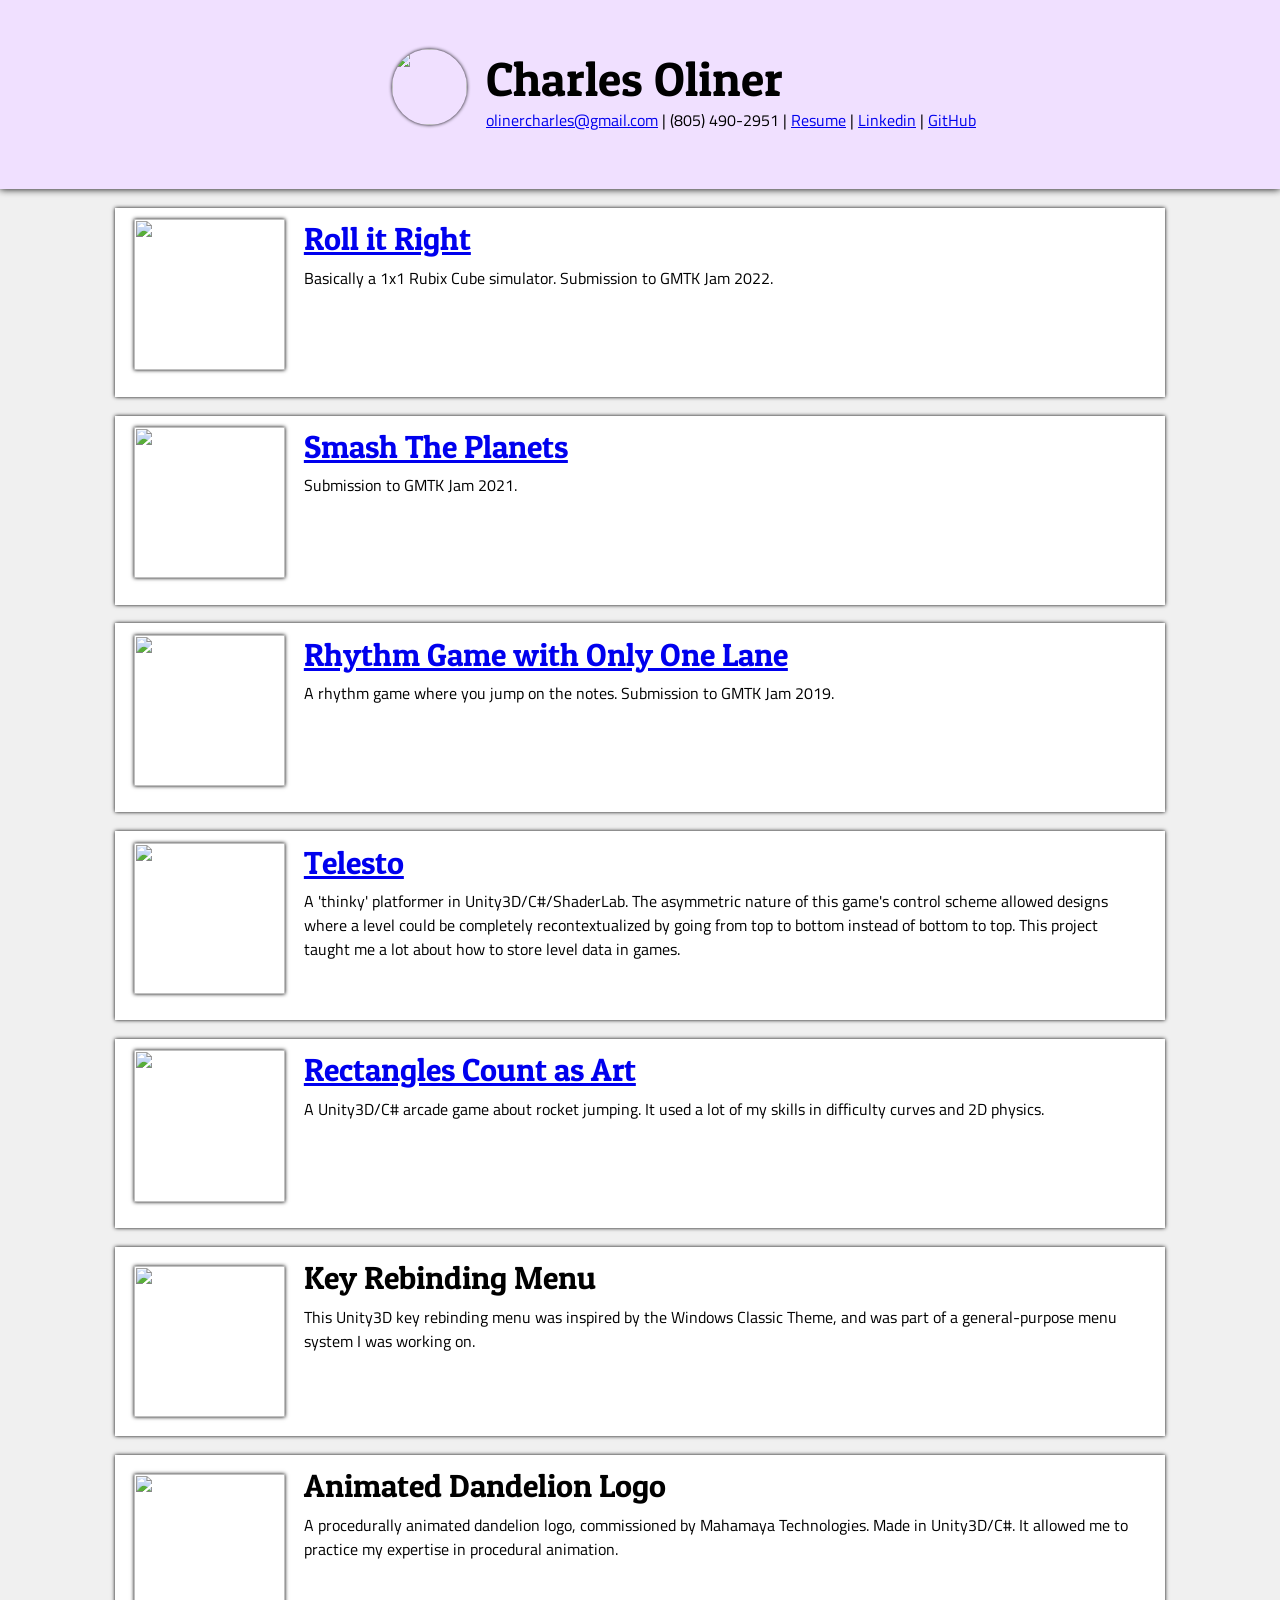
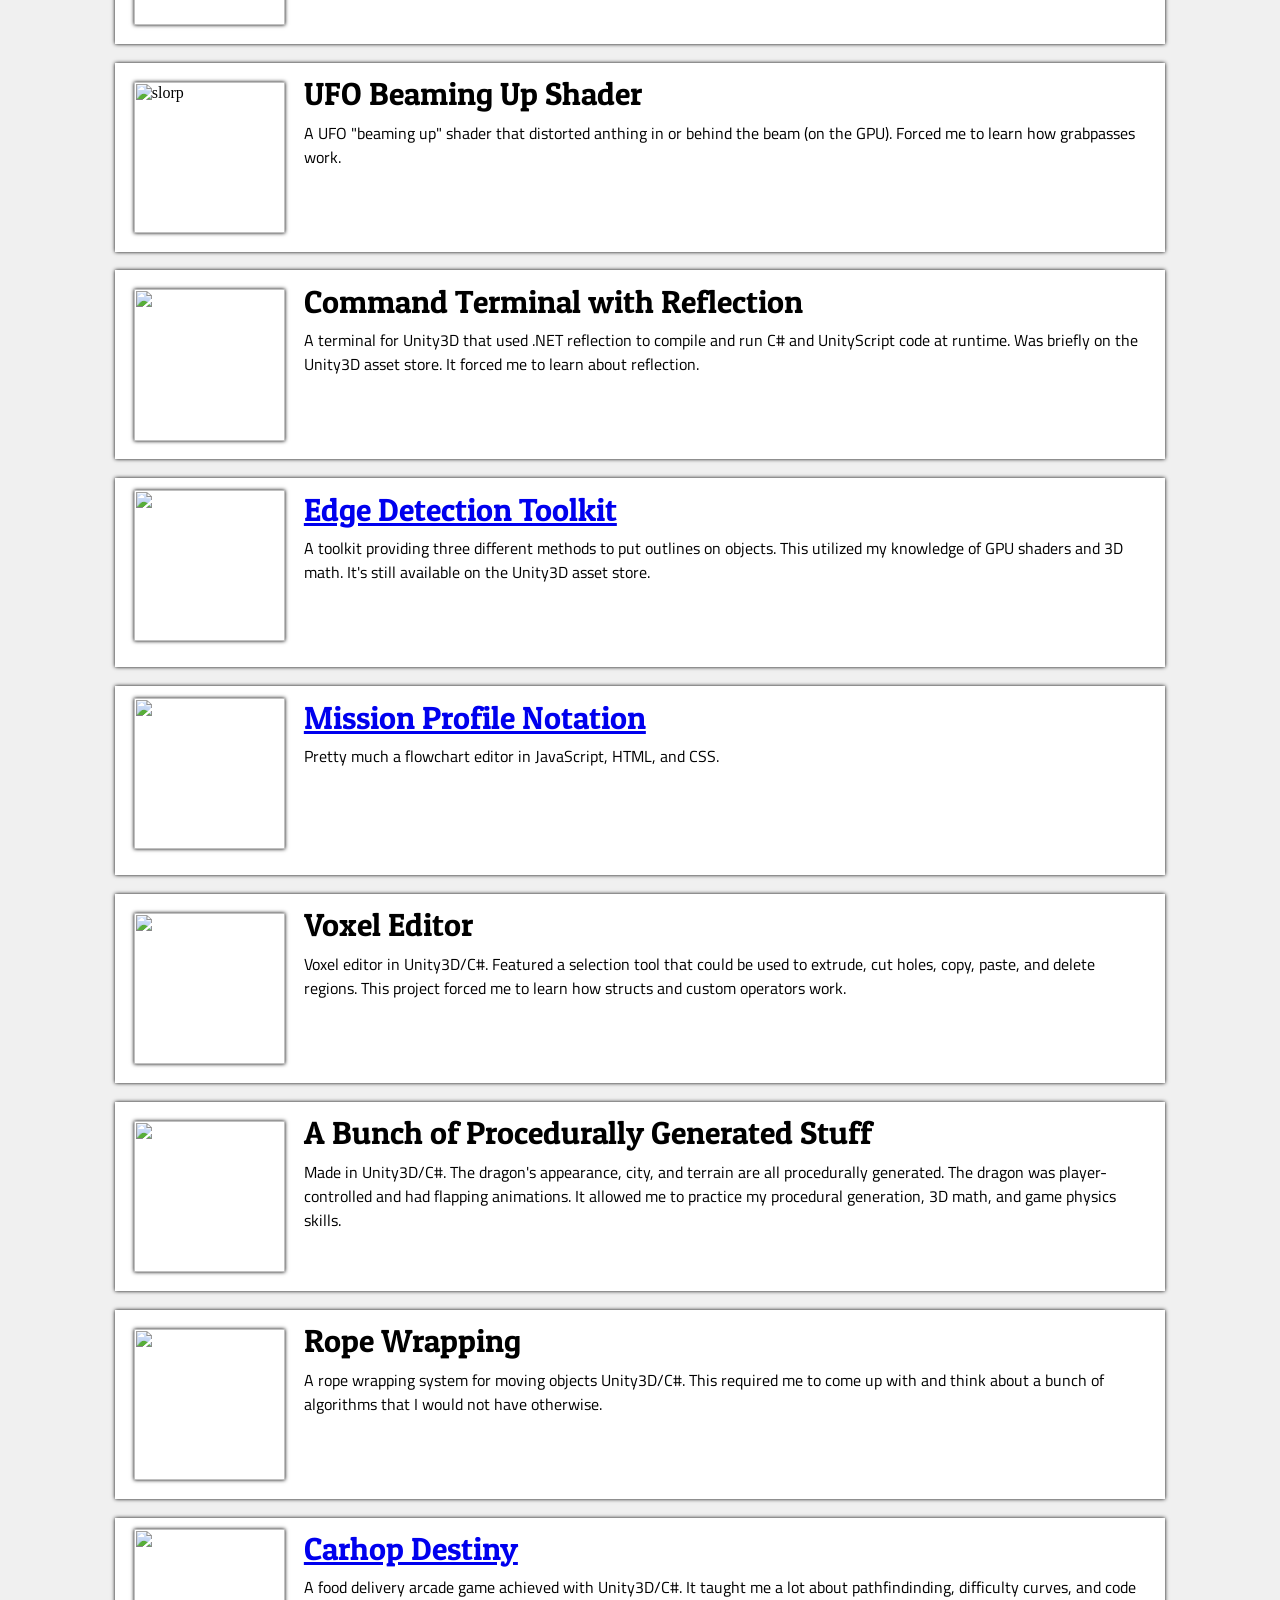
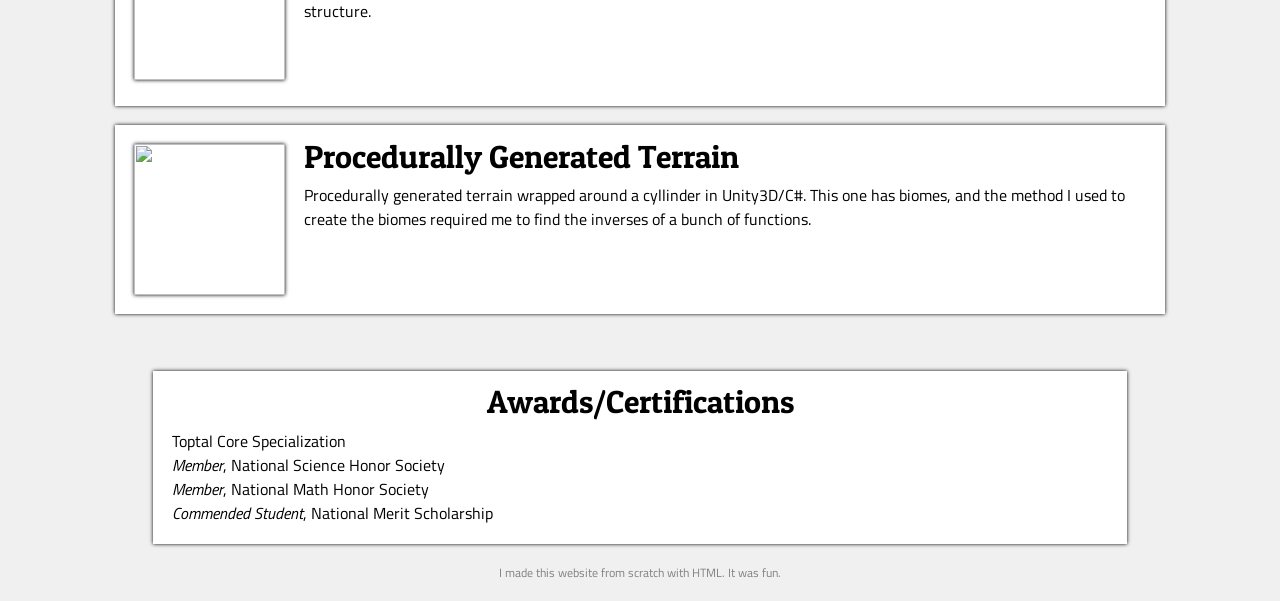
==== index.html @ fb871b45 "Update email address" ====
<!DOCTYPE html>
<html>

<head>
	<meta http-equiv="Content-Type" content="text/html; charset=UTF-8">
	<link href="https://fonts.googleapis.com/css?family=Patua+One|Titillium+Web" rel="stylesheet">
	<style>
		body {
			background-color: #f0f0f0;
			margin: 0;
			margin-bottom: 5mm;
		}

		.header {
			box-shadow: 0 0 2mm black;
			margin: 0;
			padding: 5mm;
			padding-bottom: 15mm;
			padding-top: 15mm;
			background-color: #f0e0ff;
			background-image: url('./website_files/outlinesLightened.png');
			background-repeat: no-repeat;
			background-size: cover;
			image-rendering: pixelated;
		}

		@media screen and (min-width: 30cm) {
			.projects {
				margin: auto;
				width: 85%;
			}

			.headerInterior {
				width: 70%;
				margin-left: 30%;
			}
		}

		.section {
			background-color: white;
			margin: 5mm;
			padding: 5mm;
			box-shadow: 0 0 1mm black;
			min-height: 40mm;
		}

		.face {
			width: 20mm;
			height: 20mm;
			border-radius: 16mm;
			float: left;
			margin-right: 5mm;
			box-shadow: 0 0 1mm black;
			object-fit: cover;
		}

		.sideImage {
			width: 40mm;
			height: 40mm;
			float: left;
			margin-right: 5mm;
			box-shadow: 0 0 1mm black;
			object-fit: cover;
		}

		p {
			font-family: 'Titillium Web', sans-serif;
			margin: 0mm;
			word-wrap: break-word;
		}

		.sectionHeader {
			font-size: 2em;
			font-family: 'Patua One', sans-serif;
			margin-bottom: 2mm;
			margin-top: -2mm;
		}
	</style>
</head>

<body>
	<div class="header">
		<div class="headerInterior">
			<img class="face" src="./website_files/face.png">
			<p class="sectionHeader" style="margin-bottom: 0;font-size: 3em;">Charles Oliner</p>
			<p><a href="mailto:olinercharles@gmail.com">olinercharles@gmail.com</a> | (805) 490-2951 |
				<a href="resume.docx">Resume</a> | <a href="https://www.linkedin.com/in/charlesoliner/">Linkedin</a> |
				<a href="https://github.com/ThunderousEcho">GitHub</a></p>
		</div>
	</div>
	<div class="projects">
		<div class="section">
			<img class="sideImage" src="./website_files/rollItRight.png">
			<a href="https://thunderous-echo.itch.io/roll-it-right">
				<p class="sectionHeader">Roll it Right</p>
			</a>
			<p>Basically a 1x1 Rubix Cube simulator. Submission to GMTK Jam 2022.</p>
		</div>
		<div class="section">
			<img class="sideImage" src="./website_files/smashThePlanets.png">
			<a href="https://thunderous-echo.itch.io/smash-the-planets">
				<p class="sectionHeader">Smash The Planets</p>
			</a>
			<p>Submission to GMTK Jam 2021.</p>
		</div>
		<div class="section">
			<img class="sideImage" src="./website_files/rhythmGameWithOnlyOneLane.png">
			<a href="https://thunderous-echo.itch.io/rhythm-game-with-only-one-lane">
				<p class="sectionHeader">Rhythm Game with Only One Lane</p>
			</a>
			<p>A rhythm game where you jump on the notes. Submission to GMTK Jam 2019.</p>
		</div>
		<div class="section">
			<img class="sideImage" src="./website_files/telesto.png">
			<a href="https://gamejolt.com/games/telesto/287659">
				<p class="sectionHeader">Telesto</p>
			</a>
			<p>A 'thinky' platformer in Unity3D/C#/ShaderLab. The asymmetric nature of this game's control scheme
				allowed designs where a level could be completely recontextualized by going from top to bottom instead
				of bottom to top. This project taught me a lot about how to store level data in games.</p>
		</div>
		<div class="section">
			<img class="sideImage" src="./website_files/rectanglesCountAsArt.png">
			<a href="https://gamejolt.com/games/rectangles-count-as-art/121479">
				<p class="sectionHeader">Rectangles Count as Art</p>
			</a>
			<p>A Unity3D/C# arcade game about rocket jumping. It used a lot of my skills in difficulty curves and 2D
				physics.</p>
		</div>
		<div class="section">
			<img class="sideImage" src="./website_files/classic.png">
			<p class="sectionHeader">Key Rebinding Menu</p>
			<p>This Unity3D key rebinding menu was inspired by the Windows Classic Theme, and was part of a
				general-purpose menu system I was working on.</p>
		</div>
		<div class="section">
			<img class="sideImage" src="./website_files/dandelion.png">
			<p class="sectionHeader">Animated Dandelion Logo</p>
			<p>A procedurally animated dandelion logo, commissioned by Mahamaya Technologies. Made in Unity3D/C#. It
				allowed me to practice my expertise in procedural animation.</p>
		</div>
		<div class="section">
			<img class="sideImage" src="./website_files/beaming.png" title="slorp">
			<p class="sectionHeader">UFO Beaming Up Shader</p>
			<p>A UFO "beaming up" shader that distorted anthing in or behind the beam (on the GPU). Forced me to learn
				how grabpasses work.</p>
		</div>
		<div class="section">
			<img class="sideImage" src="./website_files/commandConsole.png">
			<p class="sectionHeader">Command Terminal with Reflection</p>
			<p>A terminal for Unity3D that used .NET reflection to compile and run C# and UnityScript code at runtime.
				Was briefly on the Unity3D asset store. It forced me to learn about reflection.</p>
		</div>
		<div class="section">
			<img class="sideImage" src="./website_files/outlines.png">
			<a href="https://www.assetstore.unity3d.com/en/#!/content/98020">
				<p class="sectionHeader">Edge Detection Toolkit</p>
			</a>
			<p>A toolkit providing three different methods to put outlines on objects. This utilized my knowledge of GPU
				shaders and 3D math. It's still available on the Unity3D asset store.</p>
		</div>
		<div class="section">
			<img class="sideImage" src="./website_files/missionProfileNotation.PNG">
			<a href="https://www.kerbaltek.com/missions">
				<p class="sectionHeader">Mission Profile Notation</p>
			</a>
			<p>Pretty much a flowchart editor in JavaScript, HTML, and CSS.</p>
		</div>
		<div class="section">
			<img class="sideImage" src="./website_files/voxelEditor.png">
			<p class="sectionHeader">Voxel Editor</p>
			<p>Voxel editor in Unity3D/C#. Featured a selection tool that could be used to extrude, cut holes, copy,
				paste, and delete regions. This project forced me to learn how structs and custom operators work.</p>
		</div>
		<div class="section">
			<img class="sideImage" src="./website_files/proceduralGeneration.png">
			<p class="sectionHeader">A Bunch of Procedurally Generated Stuff</p>
			<p>Made in Unity3D/C#. The dragon's appearance, city, and terrain are all procedurally generated. The dragon
				was player-controlled and had flapping animations. It allowed me to practice my procedural generation,
				3D math, and game physics skills.</p>
		</div>
		<div class="section">
			<img class="sideImage" src="./website_files/ropeWrapping.png">
			<p class="sectionHeader">Rope Wrapping</p>
			<p>A rope wrapping system for moving objects Unity3D/C#. This required me to come up with and think about a
				bunch of algorithms that I would not have otherwise.</p>
		</div>
		<div class="section">
			<img class="sideImage" src="./website_files/carhopDestiny.png">
			<a href="https://gamejolt.com/games/carhop-destiny/63686">
				<p class="sectionHeader">Carhop Destiny</p>
			</a>
			<p>A food delivery arcade game achieved with Unity3D/C#. It taught me a lot about pathfindinding, difficulty
				curves, and code structure.</p>
		</div>
		<div class="section">
			<img class="sideImage" src="./website_files/terrain.png">
			<p class="sectionHeader">Procedurally Generated Terrain</p>
			<p>Procedurally generated terrain wrapped around a cyllinder in Unity3D/C#. This one has biomes, and the
				method I used to create the biomes required me to find the inverses of a bunch of functions.</p>
		</div>
		<div class="section" style="margin:15mm;margin-bottom:5mm;min-height:0">
			<p class="sectionHeader" style="text-align:center">Awards/Certifications</p>
			<p>Toptal Core Specialization</p>
			<p><i>Member</i>, National Science Honor Society</p>
			<p><i>Member</i>, National Math Honor Society</p>
			<p><i>Commended Student</i>, National Merit Scholarship</p>
		</div>
	</div>
	<p style="text-align:center;color:gray;font-size:0.75em">I made this website from scratch with HTML. It was fun.</p>

</body>

</html>
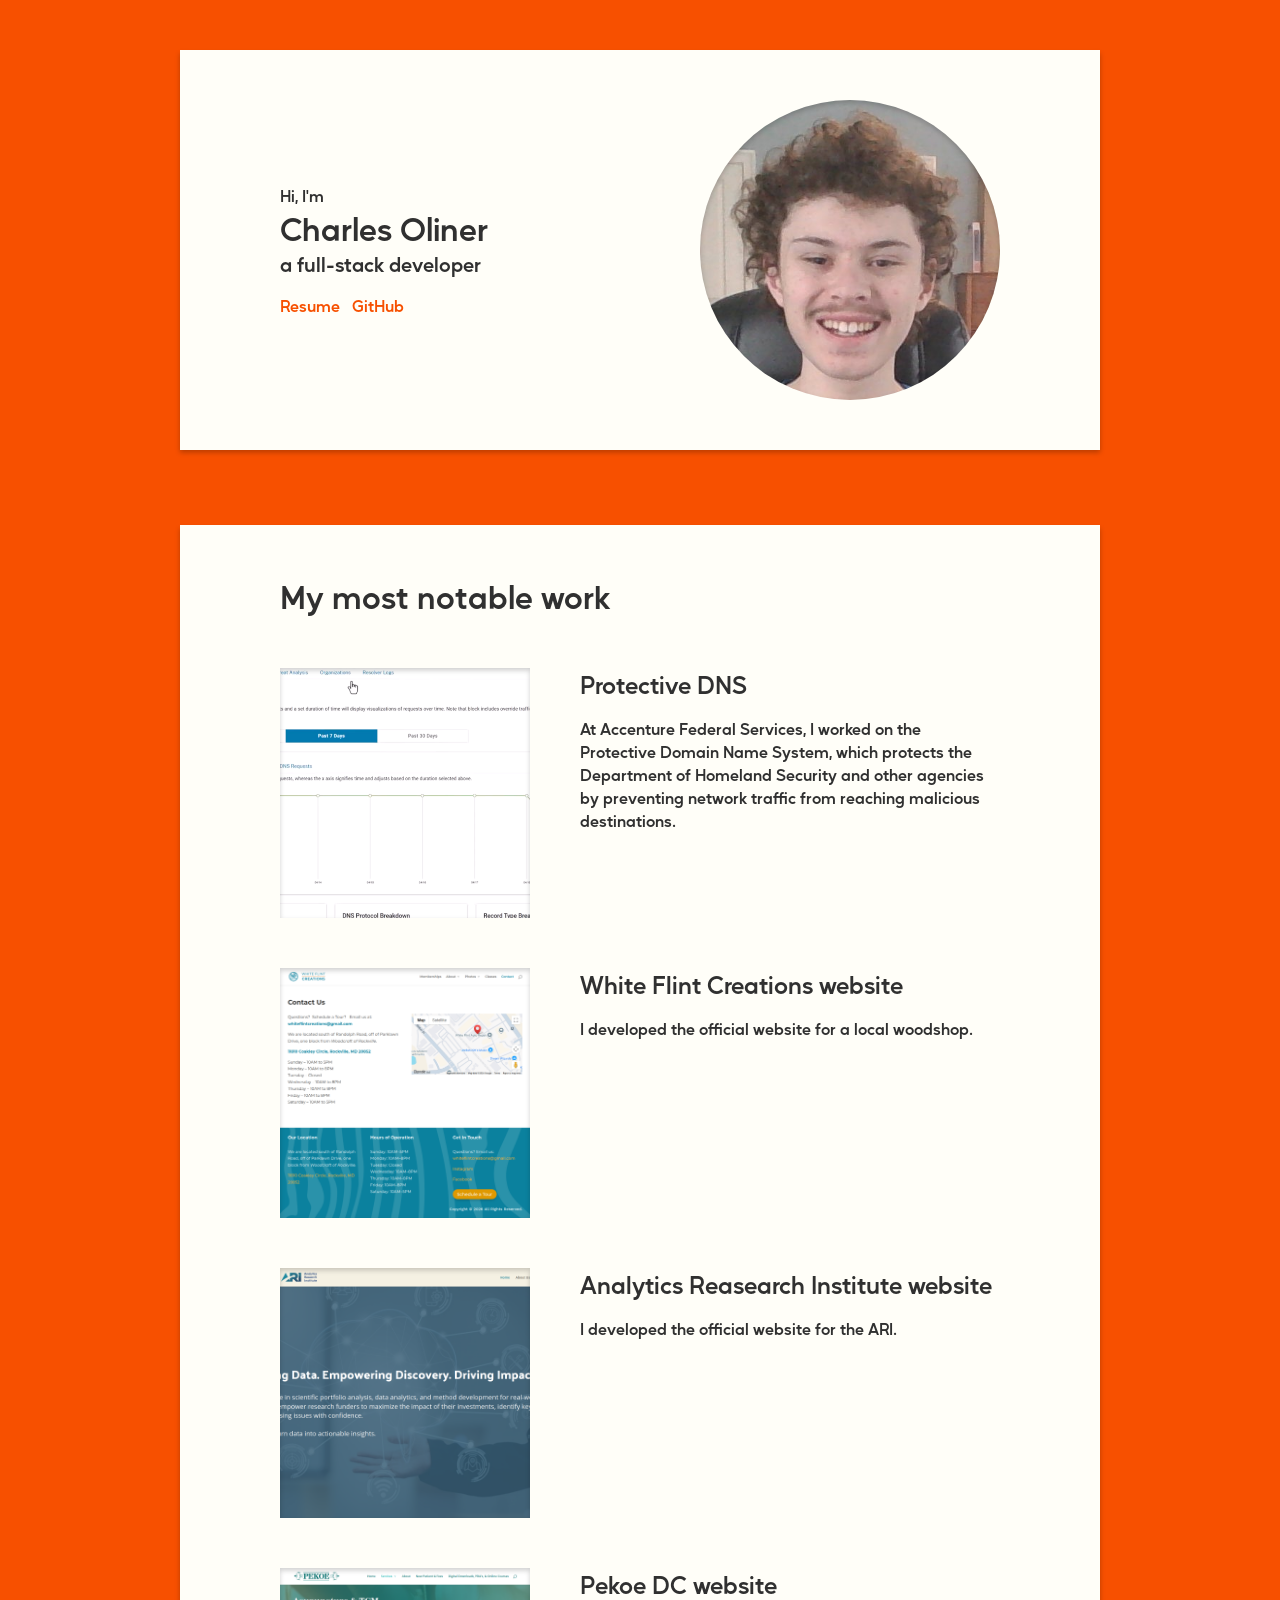
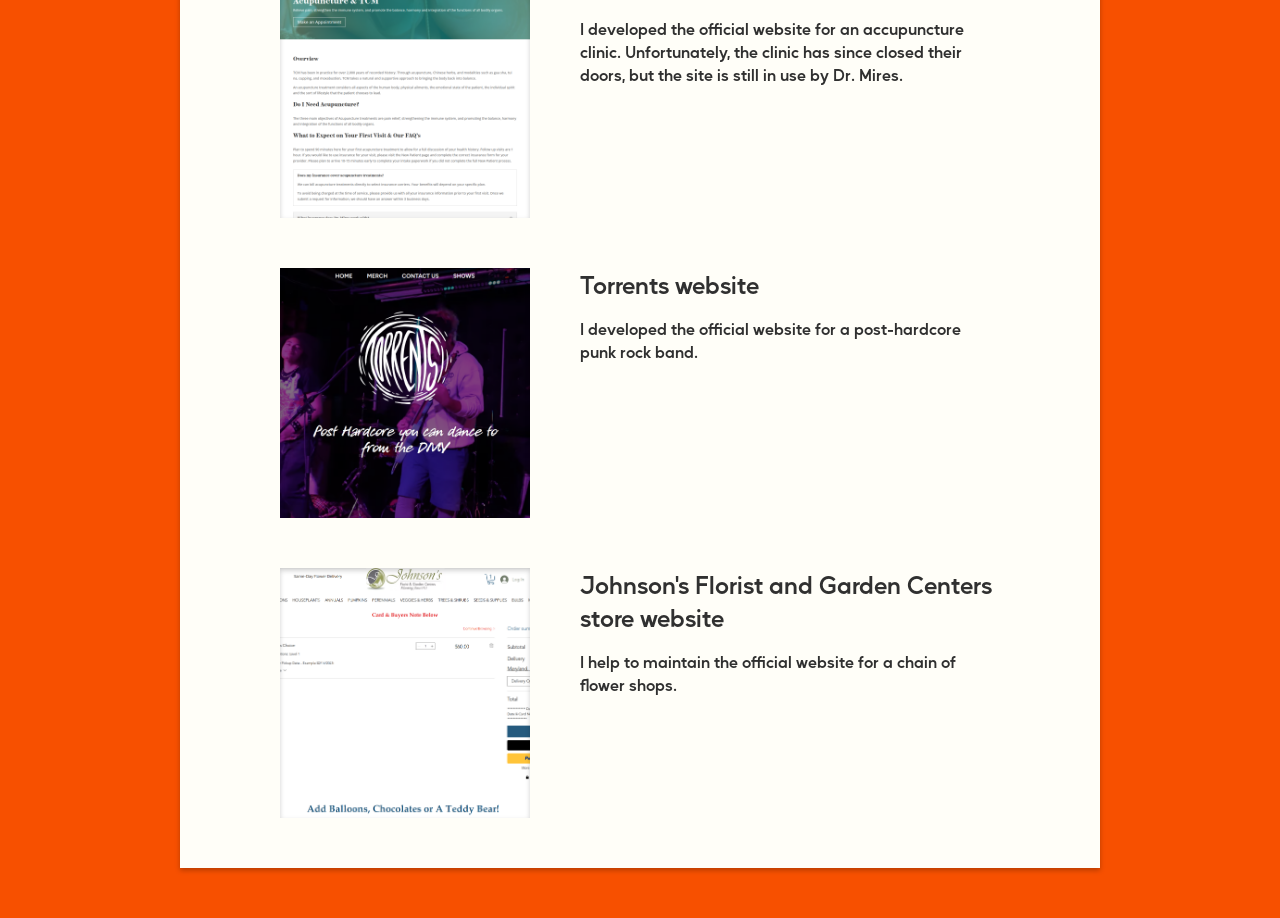
==== commit 2748fe92: "Redesigned visual apperance" ====
--- a/index.html
+++ b/index.html
@@ -1,214 +1,85 @@
 <!DOCTYPE html>
-<html>
+<html lang="en">
 
 <head>
-	<meta http-equiv="Content-Type" content="text/html; charset=UTF-8">
-	<link href="https://fonts.googleapis.com/css?family=Patua+One|Titillium+Web" rel="stylesheet">
-	<style>
-		body {
-			background-color: #f0f0f0;
-			margin: 0;
-			margin-bottom: 5mm;
-		}
-
-		.header {
-			box-shadow: 0 0 2mm black;
-			margin: 0;
-			padding: 5mm;
-			padding-bottom: 15mm;
-			padding-top: 15mm;
-			background-color: #f0e0ff;
-			background-image: url('./website_files/outlinesLightened.png');
-			background-repeat: no-repeat;
-			background-size: cover;
-			image-rendering: pixelated;
-		}
-
-		@media screen and (min-width: 30cm) {
-			.projects {
-				margin: auto;
-				width: 85%;
-			}
-
-			.headerInterior {
-				width: 70%;
-				margin-left: 30%;
-			}
-		}
-
-		.section {
-			background-color: white;
-			margin: 5mm;
-			padding: 5mm;
-			box-shadow: 0 0 1mm black;
-			min-height: 40mm;
-		}
-
-		.face {
-			width: 20mm;
-			height: 20mm;
-			border-radius: 16mm;
-			float: left;
-			margin-right: 5mm;
-			box-shadow: 0 0 1mm black;
-			object-fit: cover;
-		}
-
-		.sideImage {
-			width: 40mm;
-			height: 40mm;
-			float: left;
-			margin-right: 5mm;
-			box-shadow: 0 0 1mm black;
-			object-fit: cover;
-		}
-
-		p {
-			font-family: 'Titillium Web', sans-serif;
-			margin: 0mm;
-			word-wrap: break-word;
-		}
-
-		.sectionHeader {
-			font-size: 2em;
-			font-family: 'Patua One', sans-serif;
-			margin-bottom: 2mm;
-			margin-top: -2mm;
-		}
-	</style>
+     <title>Charles Oliner</title>
+     <link rel="stylesheet" href="index.css">
+     <meta name="viewport" content="width=device-width, initial-scale=1">
 </head>
 
 <body>
-	<div class="header">
-		<div class="headerInterior">
-			<img class="face" src="./website_files/face.png">
-			<p class="sectionHeader" style="margin-bottom: 0;font-size: 3em;">Charles Oliner</p>
-			<p><a href="mailto:olinercharles@gmail.com">olinercharles@gmail.com</a> | (805) 490-2951 |
-				<a href="resume.docx">Resume</a> | <a href="https://www.linkedin.com/in/charlesoliner/">Linkedin</a> |
-				<a href="https://github.com/ThunderousEcho">GitHub</a></p>
-		</div>
-	</div>
-	<div class="projects">
-		<div class="section">
-			<img class="sideImage" src="./website_files/rollItRight.png">
-			<a href="https://thunderous-echo.itch.io/roll-it-right">
-				<p class="sectionHeader">Roll it Right</p>
-			</a>
-			<p>Basically a 1x1 Rubix Cube simulator. Submission to GMTK Jam 2022.</p>
-		</div>
-		<div class="section">
-			<img class="sideImage" src="./website_files/smashThePlanets.png">
-			<a href="https://thunderous-echo.itch.io/smash-the-planets">
-				<p class="sectionHeader">Smash The Planets</p>
-			</a>
-			<p>Submission to GMTK Jam 2021.</p>
-		</div>
-		<div class="section">
-			<img class="sideImage" src="./website_files/rhythmGameWithOnlyOneLane.png">
-			<a href="https://thunderous-echo.itch.io/rhythm-game-with-only-one-lane">
-				<p class="sectionHeader">Rhythm Game with Only One Lane</p>
-			</a>
-			<p>A rhythm game where you jump on the notes. Submission to GMTK Jam 2019.</p>
-		</div>
-		<div class="section">
-			<img class="sideImage" src="./website_files/telesto.png">
-			<a href="https://gamejolt.com/games/telesto/287659">
-				<p class="sectionHeader">Telesto</p>
-			</a>
-			<p>A 'thinky' platformer in Unity3D/C#/ShaderLab. The asymmetric nature of this game's control scheme
-				allowed designs where a level could be completely recontextualized by going from top to bottom instead
-				of bottom to top. This project taught me a lot about how to store level data in games.</p>
-		</div>
-		<div class="section">
-			<img class="sideImage" src="./website_files/rectanglesCountAsArt.png">
-			<a href="https://gamejolt.com/games/rectangles-count-as-art/121479">
-				<p class="sectionHeader">Rectangles Count as Art</p>
-			</a>
-			<p>A Unity3D/C# arcade game about rocket jumping. It used a lot of my skills in difficulty curves and 2D
-				physics.</p>
-		</div>
-		<div class="section">
-			<img class="sideImage" src="./website_files/classic.png">
-			<p class="sectionHeader">Key Rebinding Menu</p>
-			<p>This Unity3D key rebinding menu was inspired by the Windows Classic Theme, and was part of a
-				general-purpose menu system I was working on.</p>
-		</div>
-		<div class="section">
-			<img class="sideImage" src="./website_files/dandelion.png">
-			<p class="sectionHeader">Animated Dandelion Logo</p>
-			<p>A procedurally animated dandelion logo, commissioned by Mahamaya Technologies. Made in Unity3D/C#. It
-				allowed me to practice my expertise in procedural animation.</p>
-		</div>
-		<div class="section">
-			<img class="sideImage" src="./website_files/beaming.png" title="slorp">
-			<p class="sectionHeader">UFO Beaming Up Shader</p>
-			<p>A UFO "beaming up" shader that distorted anthing in or behind the beam (on the GPU). Forced me to learn
-				how grabpasses work.</p>
-		</div>
-		<div class="section">
-			<img class="sideImage" src="./website_files/commandConsole.png">
-			<p class="sectionHeader">Command Terminal with Reflection</p>
-			<p>A terminal for Unity3D that used .NET reflection to compile and run C# and UnityScript code at runtime.
-				Was briefly on the Unity3D asset store. It forced me to learn about reflection.</p>
-		</div>
-		<div class="section">
-			<img class="sideImage" src="./website_files/outlines.png">
-			<a href="https://www.assetstore.unity3d.com/en/#!/content/98020">
-				<p class="sectionHeader">Edge Detection Toolkit</p>
-			</a>
-			<p>A toolkit providing three different methods to put outlines on objects. This utilized my knowledge of GPU
-				shaders and 3D math. It's still available on the Unity3D asset store.</p>
-		</div>
-		<div class="section">
-			<img class="sideImage" src="./website_files/missionProfileNotation.PNG">
-			<a href="https://www.kerbaltek.com/missions">
-				<p class="sectionHeader">Mission Profile Notation</p>
-			</a>
-			<p>Pretty much a flowchart editor in JavaScript, HTML, and CSS.</p>
-		</div>
-		<div class="section">
-			<img class="sideImage" src="./website_files/voxelEditor.png">
-			<p class="sectionHeader">Voxel Editor</p>
-			<p>Voxel editor in Unity3D/C#. Featured a selection tool that could be used to extrude, cut holes, copy,
-				paste, and delete regions. This project forced me to learn how structs and custom operators work.</p>
-		</div>
-		<div class="section">
-			<img class="sideImage" src="./website_files/proceduralGeneration.png">
-			<p class="sectionHeader">A Bunch of Procedurally Generated Stuff</p>
-			<p>Made in Unity3D/C#. The dragon's appearance, city, and terrain are all procedurally generated. The dragon
-				was player-controlled and had flapping animations. It allowed me to practice my procedural generation,
-				3D math, and game physics skills.</p>
-		</div>
-		<div class="section">
-			<img class="sideImage" src="./website_files/ropeWrapping.png">
-			<p class="sectionHeader">Rope Wrapping</p>
-			<p>A rope wrapping system for moving objects Unity3D/C#. This required me to come up with and think about a
-				bunch of algorithms that I would not have otherwise.</p>
-		</div>
-		<div class="section">
-			<img class="sideImage" src="./website_files/carhopDestiny.png">
-			<a href="https://gamejolt.com/games/carhop-destiny/63686">
-				<p class="sectionHeader">Carhop Destiny</p>
-			</a>
-			<p>A food delivery arcade game achieved with Unity3D/C#. It taught me a lot about pathfindinding, difficulty
-				curves, and code structure.</p>
-		</div>
-		<div class="section">
-			<img class="sideImage" src="./website_files/terrain.png">
-			<p class="sectionHeader">Procedurally Generated Terrain</p>
-			<p>Procedurally generated terrain wrapped around a cyllinder in Unity3D/C#. This one has biomes, and the
-				method I used to create the biomes required me to find the inverses of a bunch of functions.</p>
-		</div>
-		<div class="section" style="margin:15mm;margin-bottom:5mm;min-height:0">
-			<p class="sectionHeader" style="text-align:center">Awards/Certifications</p>
-			<p>Toptal Core Specialization</p>
-			<p><i>Member</i>, National Science Honor Society</p>
-			<p><i>Member</i>, National Math Honor Society</p>
-			<p><i>Commended Student</i>, National Merit Scholarship</p>
-		</div>
-	</div>
-	<p style="text-align:center;color:gray;font-size:0.75em">I made this website from scratch with HTML. It was fun.</p>
-
+    <div class="card header">
+        <div class="section header">
+            <div class="text-block">
+                Hi, I'm
+                <h1>Charles Oliner</h1>
+                <p class="title">a full-stack developer</p>
+                <p class="links">
+                    <a class="link" href="resume.docx">Resume</a>
+                    <span class="white-space-pre"> </span>
+                    <a class="link" href="https://github.com/CharlesOliner">GitHub</a>
+                </p>
+            </div>
+            <div class="image circle" style="background-image: url('images/Charles Oliner.png')"></div>
+        </div>
+    </div>
+    <div class="card">
+        <h1>My most notable work</h1>
+        <a href="https://www.cisa.gov/resources-tools/services/protective-domain-name-system-dns-resolver">
+            <div class="section">
+                <div class="image" style="background-image: url('images/Protective DNS.png')"></div>
+                <div class="text-block">
+                    <h2>Protective DNS</h2>
+                    <p>At Accenture Federal Services, I worked on the Protective Domain Name System, which protects the Department of Homeland Security and other agencies by preventing network traffic from reaching malicious destinations.</p>
+                </div>
+            </div>
+        </a>
+        <a href="https://whiteflintcreations.com/">
+            <div class="section">
+                <div class="image" style="background-image: url('images/White Flint Creations.png')"></div>
+                <div class="text-block">
+                    <h2>White Flint Creations website</h2>
+                    <p>I developed the official website for a local woodshop.</p>
+                </div>
+            </div>
+        </a>
+        <a href="https://the-ari.com/">
+            <div class="section">
+                <div class="image" style="background-image: url('images/Analytics Research Institute.png')"></div>
+                <div class="text-block">
+                    <h2>Analytics Reasearch Institute website</h2>
+                    <p>I developed the official website for the ARI.</p>
+                </div>
+            </div>
+        </a>
+        <a href="https://pekoedc.com/">
+            <div class="section">
+                <div class="image" style="background-image: url('images/Pekoe DC.png')"></div>
+                <div class="text-block">
+                    <h2>Pekoe DC website</h2>
+                    <p>I developed the official website for an accupuncture clinic. Unfortunately, the clinic has since closed their doors, but the site is still in use by Dr. Mires.</p>
+                </div>
+            </div>
+        </a>
+        <a href="https://torrents.band/">
+            <div class="section">
+                <div class="image" style="background-image: url('images/Torrents.png')"></div>
+                <div class="text-block">
+                    <h2>Torrents website</h2>
+                    <p>I developed the official website for a post-hardcore punk rock band.</p>
+                </div>
+            </div>
+        </a>
+        <a href="https://www.johnsonsflorists.com">
+            <div class="section">
+                <div class="image" style="background-image: url('images/JFGC.png')"></div>
+                <div class="text-block">
+                    <h2>Johnson's Florist and Garden Centers store website</h2>
+                    <p>I help to maintain the official website for a chain of flower shops.</p>
+                </div>
+            </div>
+        </a>
+    </div>
 </body>
 
-</html>
+</html>
--- a/index.css
+++ b/index.css
@@ -0,0 +1,135 @@
+@font-face {
+    font-family: 'Mustica Pro';
+    src: url("fonts/MusticaPro-SemiBold.otf") format("opentype")
+}
+
+body {
+    text-align: center;
+    font-family: 'Mustica Pro';
+    font-weight: 100;
+    background-color: #f75000;
+    color: #303030;
+    padding: 25px 50px 25px 50px;
+    display: flex;
+    flex-direction: column;
+    gap: 18px;
+    margin: 0;
+}
+
+.card {
+    background-color: #fffef8;
+    box-shadow: 0 2.5px 5px #00000040;
+    padding: 25px;
+    display: flex;
+    flex-direction: column;
+    gap: 50px;
+}
+
+.section {
+    display: flex;
+    box-sizing: border-box;
+    justify-content: center;
+    flex-direction: column;
+    align-items: center;
+    gap: 25px;
+}
+
+.section.header {
+    flex-direction: column-reverse;
+}
+
+@media screen and (min-width: 700px) {
+
+    body {
+        text-align: left;
+        padding: 50px 100px 50px 100px;
+        gap: 75px;
+    }
+
+    .card {
+        padding: 50px 100px 50px 100px;
+    }
+
+    .section {
+        gap: 50px;
+        flex-direction: row;
+    }
+
+    .section.header {
+        flex-direction: row;
+    }
+
+    .section:not(.header) {
+        align-items: start;
+    }
+}
+
+h1 {
+    margin-top: 0px;
+    margin-bottom: 0px;
+    font-weight: 100;
+    font-size: 32px;
+}
+
+h2 {
+    margin-top: 0px;
+    margin-bottom: 0px;
+    font-weight: 100;
+    font-size: 24px;
+}
+
+.title {
+    margin-top: 0px;
+    margin-bottom: 0px;
+    font-size: 20px;
+}
+
+a {
+    color: #303030;
+    text-decoration: none;
+}
+
+.link {
+    color: #f75000;
+
+}
+
+.link:visited {
+    color: #b23800;
+}
+
+.links {
+    margin-bottom: 0;
+}
+
+.white-space-pre {
+    white-space: pre;
+}
+
+.image {
+    object-fit: cover;
+    aspect-ratio: 1;
+    width: calc(min(250px, 100%));
+    flex-shrink: 0;
+    flex-grow: 0;
+    box-shadow: 0 2.5px 5px #00000030 inset;
+    background-size: cover;
+    background-position: center;
+}
+
+.circle {
+    border-radius: 999999px;
+    width: calc(min(300px, 100%));
+}
+
+.text-block {
+    flex-grow: 1;
+}
+
+@media screen and (min-width: 720px) {
+
+    .card {
+        margin: auto;
+        width: 720px;
+    }
+}
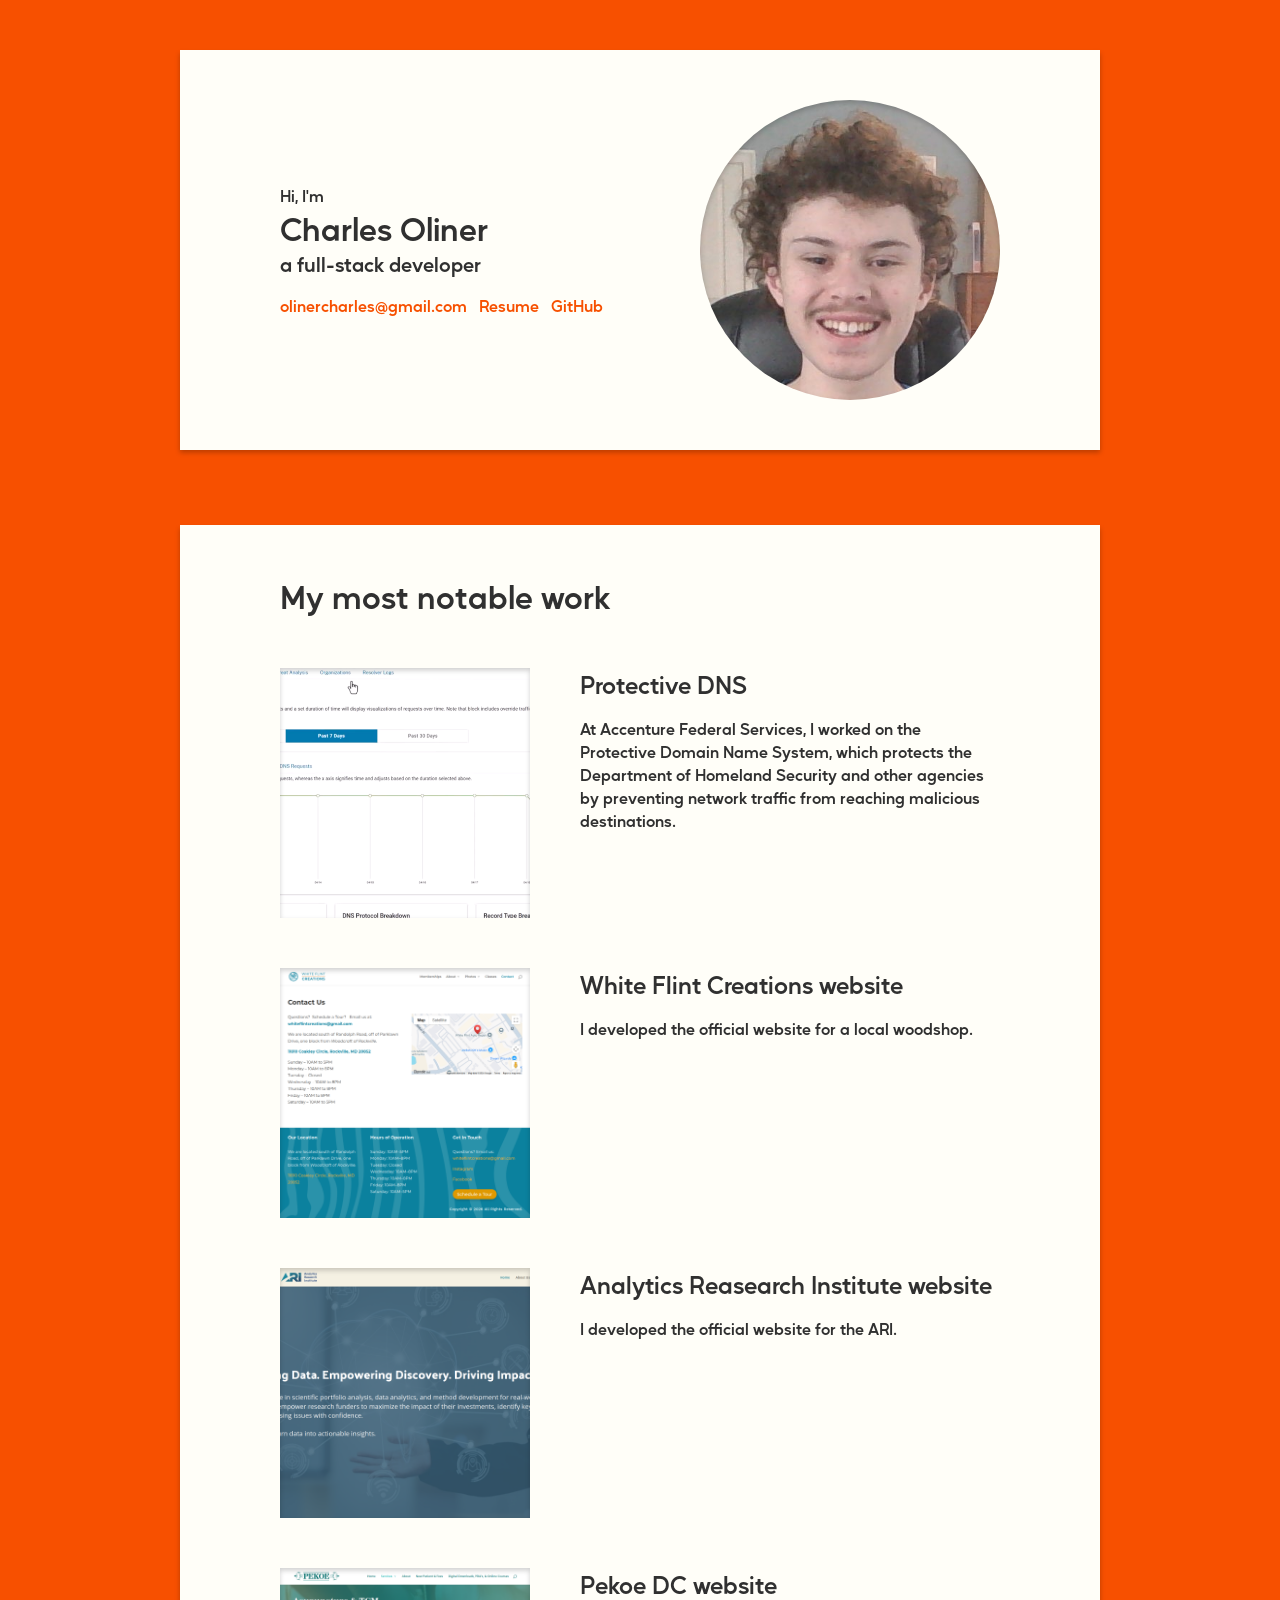
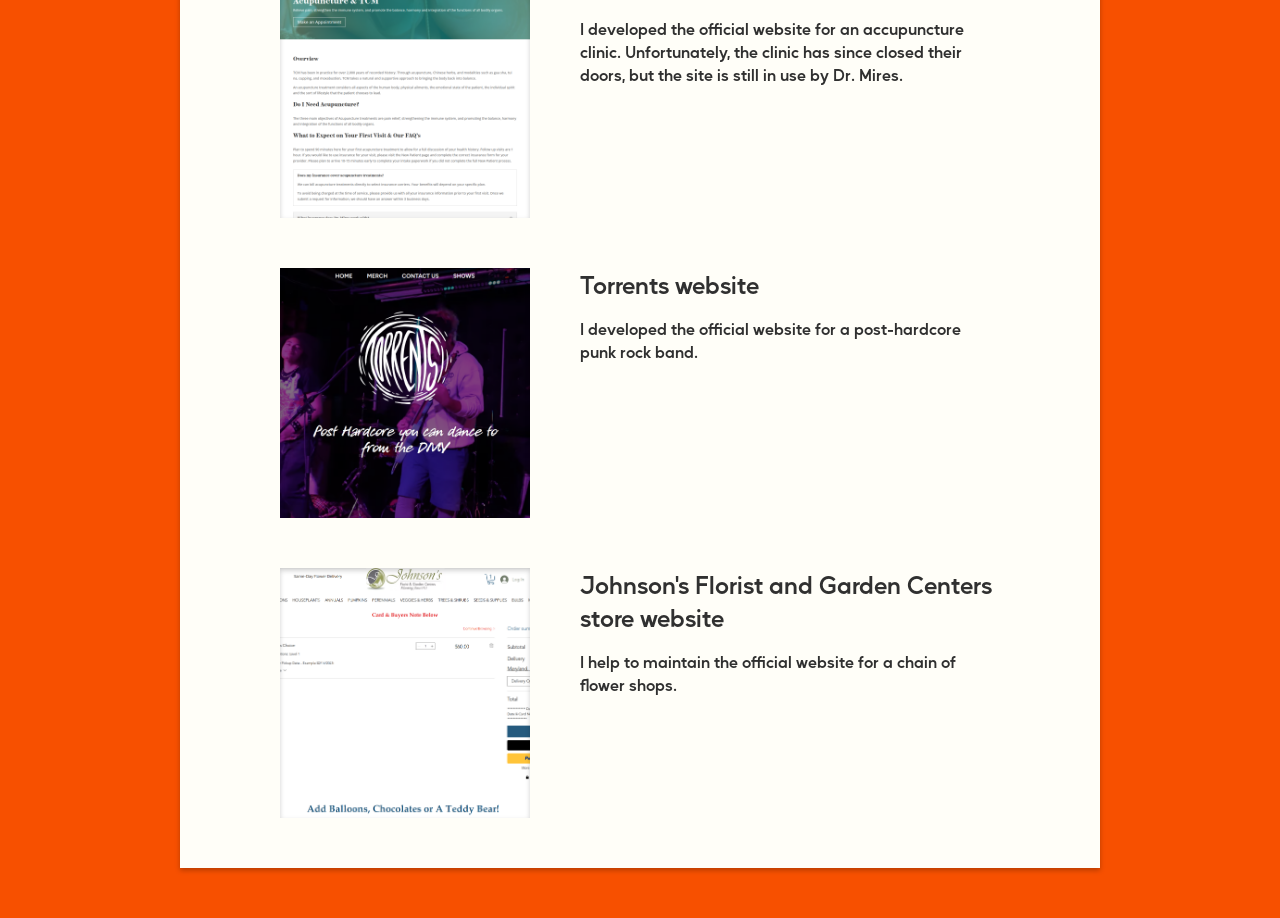
==== commit 432a8df8: "Added email address" ====
--- a/index.html
+++ b/index.html
@@ -15,6 +15,8 @@
                 <h1>Charles Oliner</h1>
                 <p class="title">a full-stack developer</p>
                 <p class="links">
+                    <a class="link" href="mailto:olinercharles@gmail.com">olinercharles@gmail.com</a>
+                    <span class="white-space-pre"> </span>
                     <a class="link" href="resume.docx">Resume</a>
                     <span class="white-space-pre"> </span>
                     <a class="link" href="https://github.com/CharlesOliner">GitHub</a>
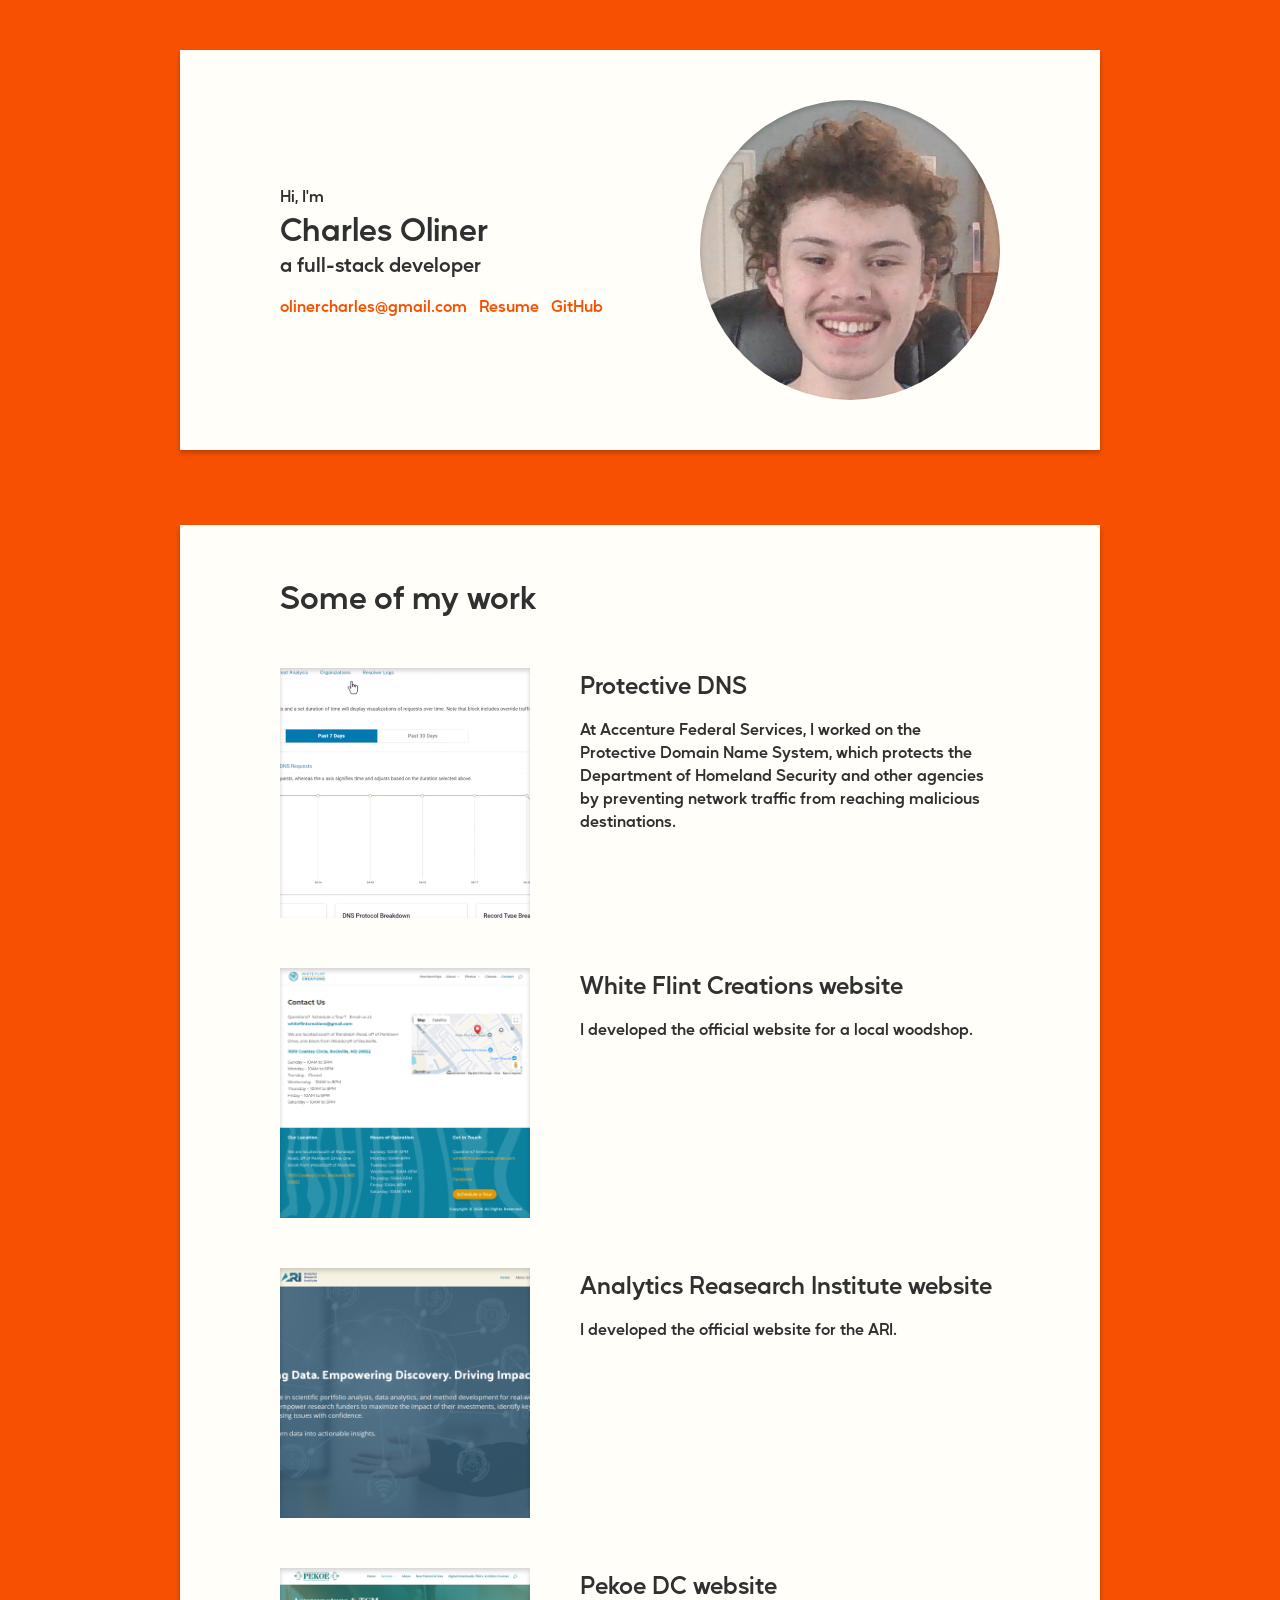
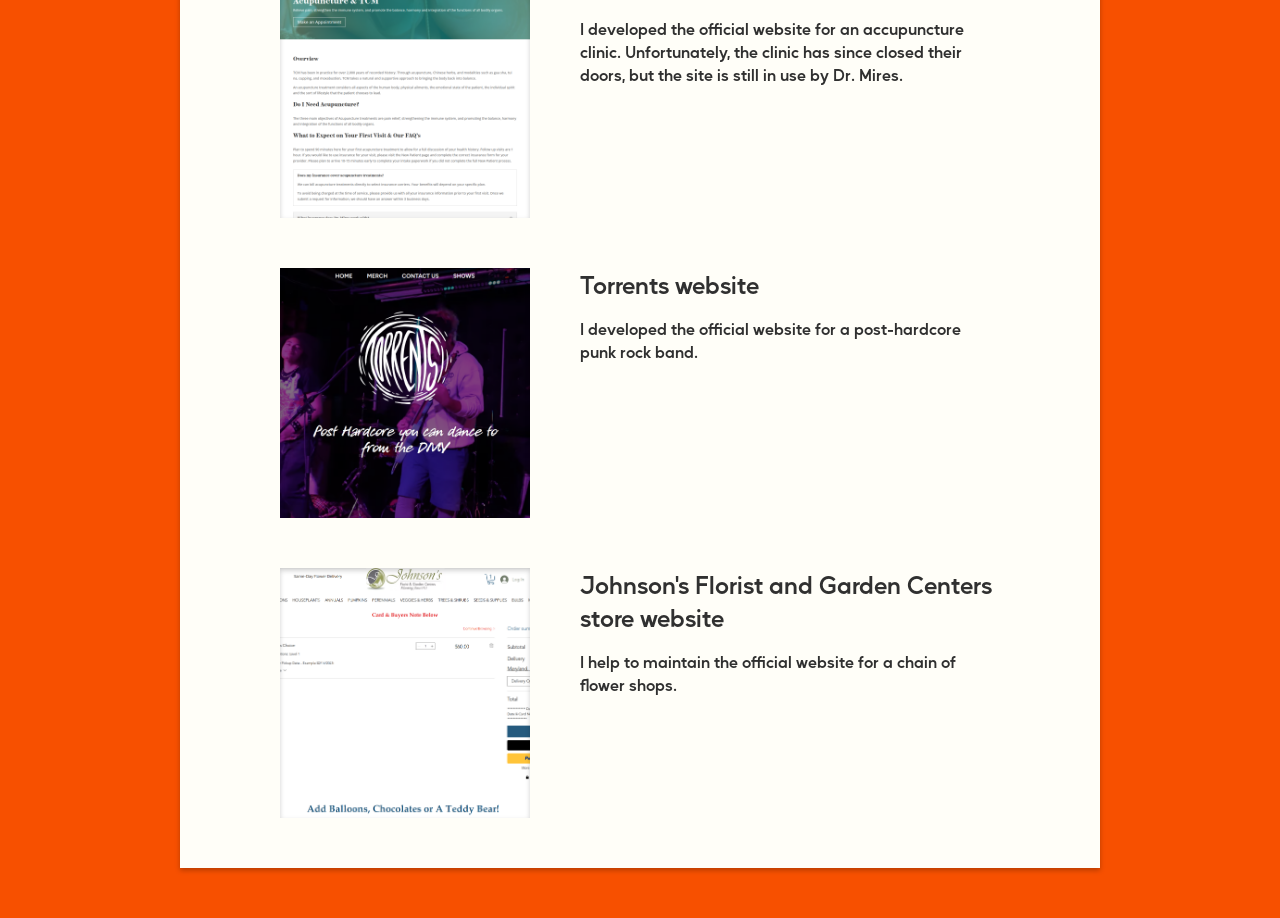
==== commit 368f37c5: "Fixed Pekoe DC link" ====
--- a/index.html
+++ b/index.html
@@ -26,7 +26,7 @@
         </div>
     </div>
     <div class="card">
-        <h1>My most notable work</h1>
+        <h1>Some of my work</h1>
         <a href="https://www.cisa.gov/resources-tools/services/protective-domain-name-system-dns-resolver">
             <div class="section">
                 <div class="image" style="background-image: url('images/Protective DNS.png')"></div>
@@ -54,7 +54,7 @@
                 </div>
             </div>
         </a>
-        <a href="https://pekoedc.com/">
+        <a href="https://pekoedc.net/">
             <div class="section">
                 <div class="image" style="background-image: url('images/Pekoe DC.png')"></div>
                 <div class="text-block">
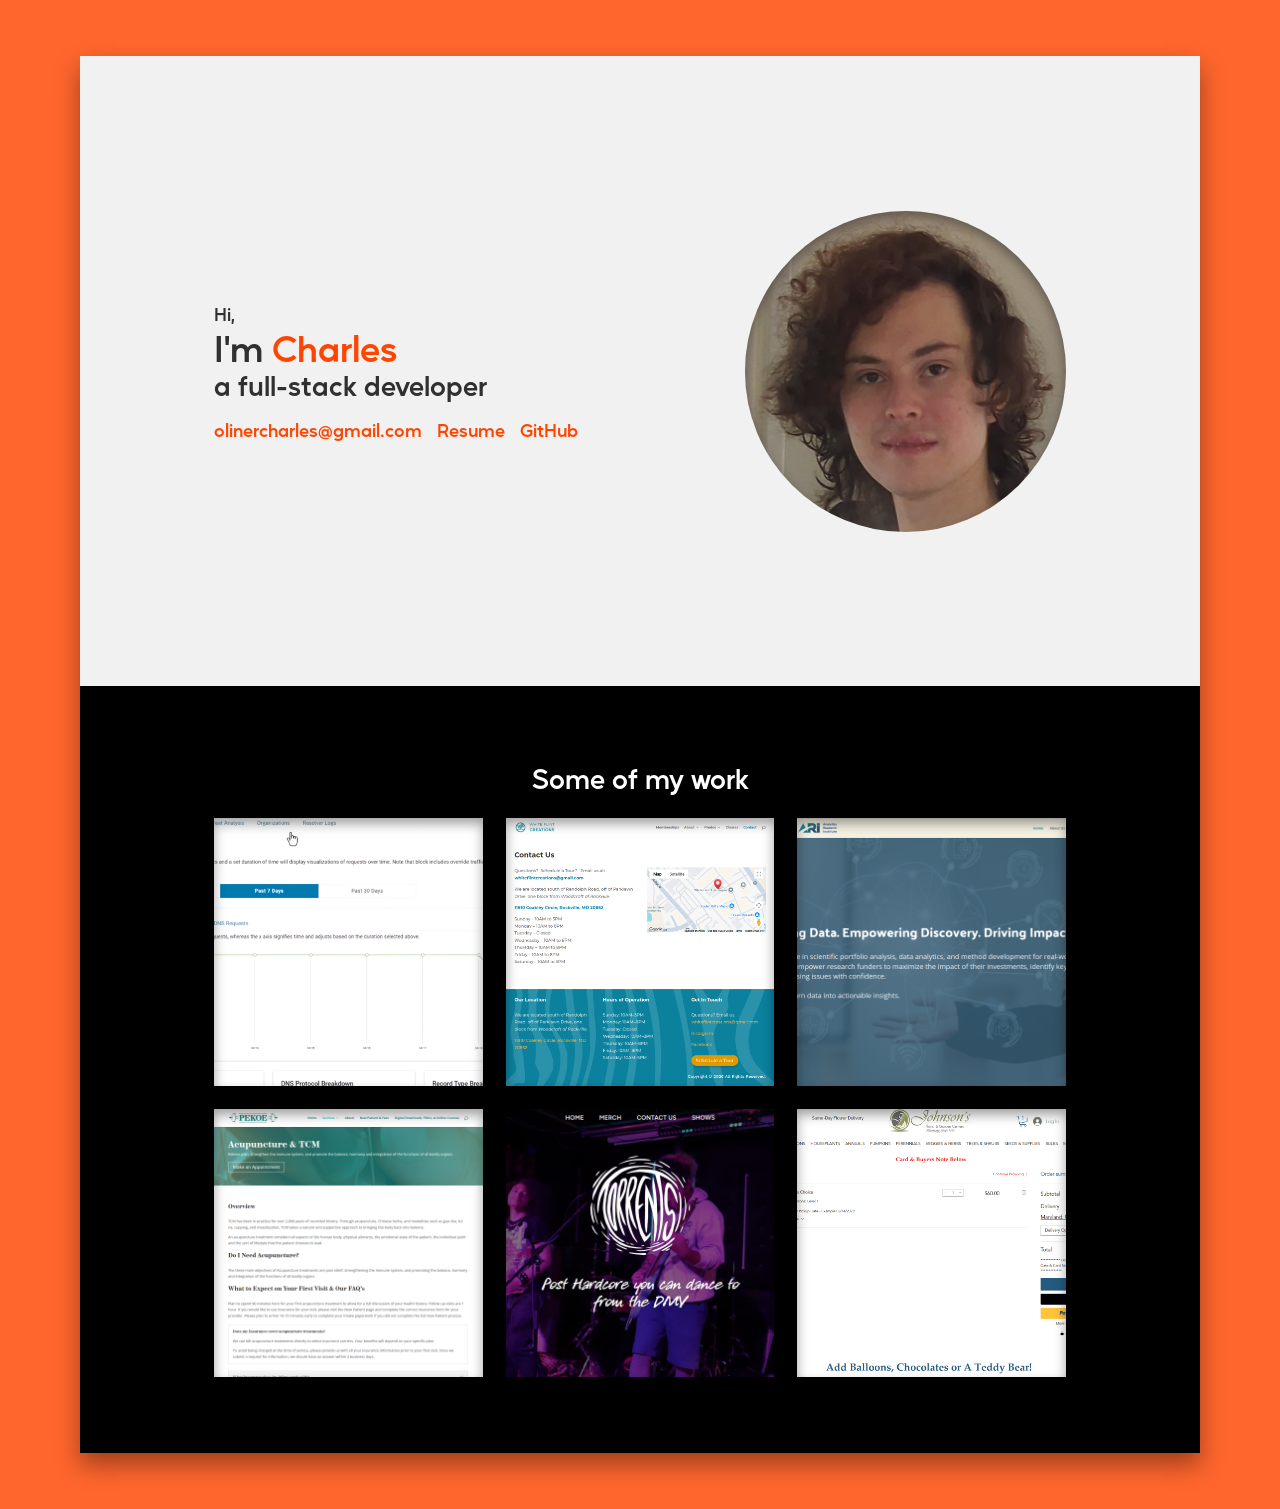
==== commit 5220aaa4: "Improved visual style; removed showcase text; made orange background less saturated; swicthed to the" ====
--- a/index.html
+++ b/index.html
@@ -2,85 +2,51 @@
 <html lang="en">
 
 <head>
-     <title>Charles Oliner</title>
-     <link rel="stylesheet" href="index.css">
-     <meta name="viewport" content="width=device-width, initial-scale=1">
+    <title>Charles Oliner</title>
+    <link rel="stylesheet" href="style.css">
+    <meta name="viewport" content="width=device-width, initial-scale=1">
 </head>
 
 <body>
-    <div class="card header">
-        <div class="section header">
-            <div class="text-block">
-                Hi, I'm
-                <h1>Charles Oliner</h1>
-                <p class="title">a full-stack developer</p>
-                <p class="links">
-                    <a class="link" href="mailto:olinercharles@gmail.com">olinercharles@gmail.com</a>
-                    <span class="white-space-pre"> </span>
-                    <a class="link" href="resume.docx">Resume</a>
-                    <span class="white-space-pre"> </span>
-                    <a class="link" href="https://github.com/CharlesOliner">GitHub</a>
-                </p>
-            </div>
-            <div class="image circle" style="background-image: url('images/Charles Oliner.png')"></div>
+    <div class="card flex-column-reverse-or-row home-card">
+        <div class="home-text">
+            <h3>Hi,</h3>
+            <h1>I'm <span class="color-orange">Charles</span></h1>
+            <h2>a full-stack developer</h2>
+            <p class="links">
+                <a class="link" href="mailto:olinercharles@gmail.com">olinercharles@gmail.com</a>
+                <span class="white-space-pre"> </span>
+                <a class="link" href="resume.docx">Resume</a>
+                <span class="white-space-pre"> </span>
+                <a class="link" href="https://github.com/CharlesOliner">GitHub</a>
+            </p>
         </div>
+        <div class="image face circle" style="background-image: url('images/Charles Oliner.png')"></div>
     </div>
-    <div class="card">
-        <h1>Some of my work</h1>
-        <a href="https://www.cisa.gov/resources-tools/services/protective-domain-name-system-dns-resolver">
-            <div class="section">
-                <div class="image" style="background-image: url('images/Protective DNS.png')"></div>
-                <div class="text-block">
-                    <h2>Protective DNS</h2>
-                    <p>At Accenture Federal Services, I worked on the Protective Domain Name System, which protects the Department of Homeland Security and other agencies by preventing network traffic from reaching malicious destinations.</p>
-                </div>
-            </div>
-        </a>
-        <a href="https://whiteflintcreations.com/">
-            <div class="section">
-                <div class="image" style="background-image: url('images/White Flint Creations.png')"></div>
-                <div class="text-block">
-                    <h2>White Flint Creations website</h2>
-                    <p>I developed the official website for a local woodshop.</p>
-                </div>
-            </div>
-        </a>
-        <a href="https://the-ari.com/">
-            <div class="section">
-                <div class="image" style="background-image: url('images/Analytics Research Institute.png')"></div>
-                <div class="text-block">
-                    <h2>Analytics Reasearch Institute website</h2>
-                    <p>I developed the official website for the ARI.</p>
-                </div>
-            </div>
-        </a>
-        <a href="https://pekoedc.net/">
-            <div class="section">
-                <div class="image" style="background-image: url('images/Pekoe DC.png')"></div>
-                <div class="text-block">
-                    <h2>Pekoe DC website</h2>
-                    <p>I developed the official website for an accupuncture clinic. Unfortunately, the clinic has since closed their doors, but the site is still in use by Dr. Mires.</p>
-                </div>
-            </div>
-        </a>
-        <a href="https://torrents.band/">
-            <div class="section">
-                <div class="image" style="background-image: url('images/Torrents.png')"></div>
-                <div class="text-block">
-                    <h2>Torrents website</h2>
-                    <p>I developed the official website for a post-hardcore punk rock band.</p>
-                </div>
-            </div>
-        </a>
-        <a href="https://www.johnsonsflorists.com">
-            <div class="section">
-                <div class="image" style="background-image: url('images/JFGC.png')"></div>
-                <div class="text-block">
-                    <h2>Johnson's Florist and Garden Centers store website</h2>
-                    <p>I help to maintain the official website for a chain of flower shops.</p>
-                </div>
-            </div>
-        </a>
+    <div class="card showcase-card">
+        <h2>Some of my work</h2>
+        <div class="showcase flex-column-or-row">
+            <a class="showcase-link" href="https://www.cisa.gov/resources-tools/services/protective-domain-name-system-dns-resolver">
+                <div class="image showcase-image" style="background-image: url('images/Protective DNS.png')"></div>
+            </a>
+            <a class="showcase-link" href="https://whiteflintcreations.com/">
+                <div class="image showcase-image" style="background-image: url('images/White Flint Creations.png')"></div>
+            </a>
+            <a class="showcase-link" href="https://the-ari.com/">
+                <div class="image showcase-image" style="background-image: url('images/Analytics Research Institute.png')"></div>
+            </a>
+        </div>
+        <div class="showcase flex-column-or-row">
+            <a class="showcase-link" href="https://pekoedc.net/">
+                <div class="image showcase-image" style="background-image: url('images/Pekoe DC.png')"></div>
+            </a>
+            <a class="showcase-link" href="https://torrents.band/">
+                <div class="image showcase-image" style="background-image: url('images/Torrents.png')"></div>
+            </a>
+            <a class="showcase-link" href="https://www.johnsonsflorists.com">
+                <div class="image showcase-image" style="background-image: url('images/JFGC.png')"></div>
+            </a>
+        </div>
     </div>
 </body>
 
--- a/style.css
+++ b/style.css
@@ -0,0 +1,177 @@
+:root {
+
+    --card-scale: 1;
+    --max-card-aspect-ratio: 0.75;
+    --min-card-aspect-ratio: 0.75;
+
+    @media (min-width: 768px) {
+        --card-scale: 0.875;
+        --max-card-aspect-ratio: calc(22 / 9);
+        --min-card-aspect-ratio: calc(16 / 9);
+    }
+
+    --card-width: calc(min(var(--card-scale) * 100vw, var(--card-scale) * 100vh * var(--max-card-aspect-ratio)));
+    --card-height: calc(min(var(--card-scale) * 100vh, var(--card-scale) * 100vw / var(--min-card-aspect-ratio)));
+
+    --card-padding-left-right: calc(var(--card-width) * 0.12);
+    --card-padding-top-bottom: calc(var(--card-height) * 0.12);
+    --card-gap: calc(40 * var(--scale));
+
+    --body-margin-top-bottom: calc((1 - var(--card-scale)) * 50vh);
+
+    --scale: calc(var(--card-width) / 768);
+
+    @media (min-width: 768px) {
+        --scale: calc(var(--card-width) / 1920);
+    }
+}
+
+@font-face {
+    font-family: 'Mustica Pro';
+    src: url("fonts/MusticaPro-SemiBold.otf") format("opentype")
+}
+
+* {
+    font-family: 'Mustica Pro', 'Poppins', sans-serif;
+    padding: 0;
+    margin: 0;
+    box-sizing: border-box;
+    text-decoration: none;
+    text-align: center;
+}
+
+body {
+    background-color: #ff662d;
+    width: var(--card-width);
+    margin: auto;
+    margin-top: var(--body-margin-top-bottom);
+    margin-bottom: var(--body-margin-top-bottom);
+    display: flex;
+    flex-direction: column;
+    align-items: center;
+    box-shadow: 0 calc(20 * var(--scale)) calc(40 * var(--scale)) #00000060;
+}
+
+.card {
+    width: 100%;
+    padding-left: var(--card-padding-left-right);
+    padding-right: var(--card-padding-left-right);
+    gap: var(--card-gap);
+}
+
+.color-orange {
+    color: orangered;
+}
+
+.flex-column-reverse-or-row {
+    display: flex;
+    align-items: center;
+    justify-content: center;
+    flex-direction: column-reverse;
+}
+
+.flex-column-or-row {
+    display: flex;
+    align-items: center;
+    justify-content: center;
+    flex-direction: column;
+}
+
+h1 {
+    font-size: calc(62 * var(--scale));
+    line-height: 1.2;
+}
+
+h2 {
+    font-size: calc(46.5 * var(--scale));
+    line-height: 1.2;
+}
+
+h3 {
+    font-size: calc(31 * var(--scale));
+}
+
+.home-card {
+    height: var(--card-height);
+    background-color: #f1f1f1;
+    color: #303030;
+}
+
+.image {
+    aspect-ratio: 1;
+    object-fit: cover;
+    box-shadow: 0 calc(10 * var(--scale)) calc(20 * var(--scale)) #00000060 inset;
+    background-size: cover;
+    background-position: center;
+}
+
+.face {
+    width: calc(550 * var(--scale));
+    flex-shrink: 0;
+    flex-grow: 0;
+    border-radius: 50%;
+}
+
+.link {
+    color: orangered;
+}
+
+.link:visited {
+    color: #ad2e00;
+}
+
+.links {
+    margin-top: calc(25 * var(--scale));
+    font-size: calc(31 * var(--scale));
+}
+
+.showcase {
+    width: 100%;
+    gap: var(--card-gap);
+}
+
+.showcase-card {
+    background-color: black;
+    color: white;
+    padding-top: var(--card-padding-top-bottom);
+    padding-bottom: var(--card-padding-top-bottom) ;
+    display: flex;
+    flex-direction: column;
+    justify-content: center;
+    align-items: center;
+}
+
+.showcase-image {
+    transition: transform .2s;
+}
+
+.showcase-image:hover {
+    transform: scale(1.05) rotate(2deg);
+}
+
+.showcase-link {
+    flex-shrink: 1;
+    flex-grow: 1;
+    width: 100%;
+    aspect-ratio: 1;
+}
+
+.white-space-pre {
+    white-space: pre;
+}
+
+@media (min-width: 768px) {
+
+    * {
+        text-align: left;
+    }
+
+    .flex-column-reverse-or-row,
+    .flex-column-or-row {
+        flex-direction: row;
+    }
+
+    .home-text{
+        flex-grow: 1;
+    }
+}
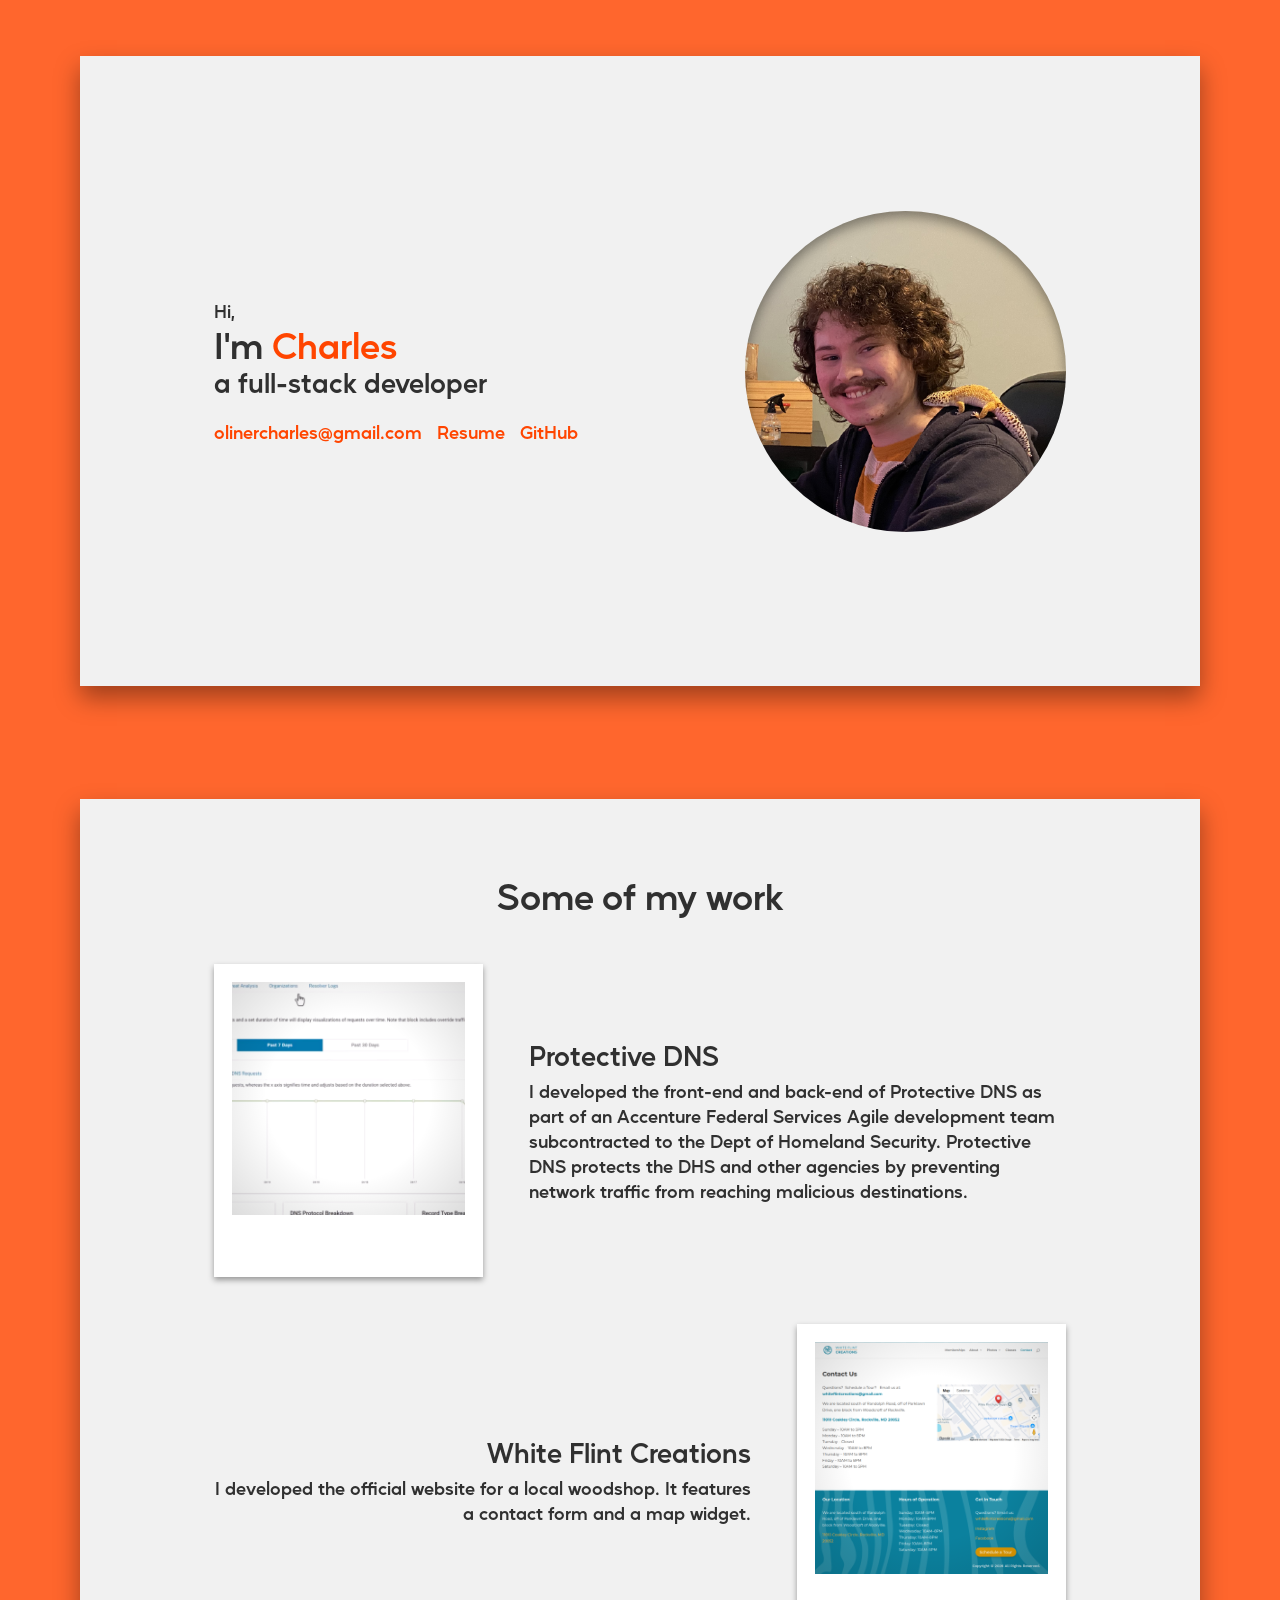
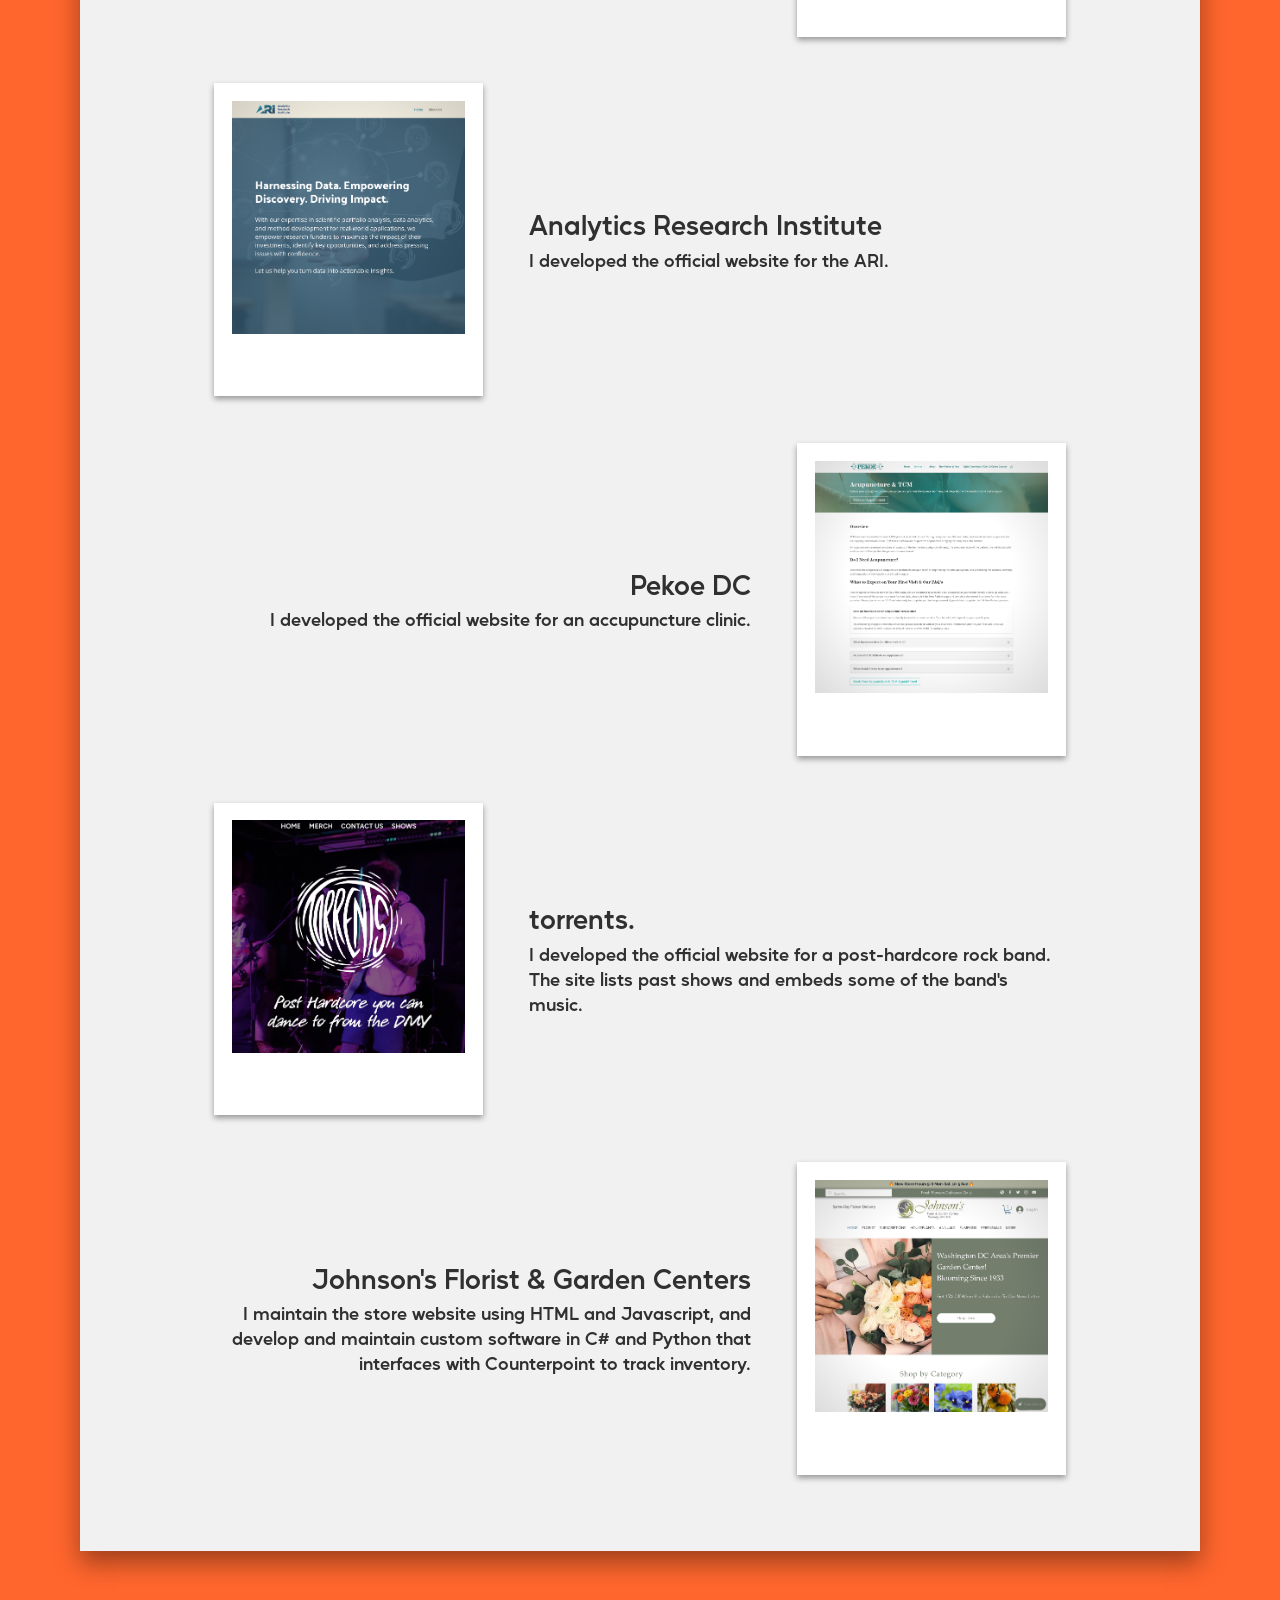
==== commit 23e3a93f: "Added image descriptions; Updated resume" ====
--- a/index.html
+++ b/index.html
@@ -23,31 +23,10 @@
         </div>
         <div class="image face circle" style="background-image: url('images/Charles Oliner.png')"></div>
     </div>
-    <div class="card showcase-card">
-        <h2>Some of my work</h2>
-        <div class="showcase flex-column-or-row">
-            <a class="showcase-link" href="https://www.cisa.gov/resources-tools/services/protective-domain-name-system-dns-resolver">
-                <div class="image showcase-image" style="background-image: url('images/Protective DNS.png')"></div>
-            </a>
-            <a class="showcase-link" href="https://whiteflintcreations.com/">
-                <div class="image showcase-image" style="background-image: url('images/White Flint Creations.png')"></div>
-            </a>
-            <a class="showcase-link" href="https://the-ari.com/">
-                <div class="image showcase-image" style="background-image: url('images/Analytics Research Institute.png')"></div>
-            </a>
-        </div>
-        <div class="showcase flex-column-or-row">
-            <a class="showcase-link" href="https://pekoedc.net/">
-                <div class="image showcase-image" style="background-image: url('images/Pekoe DC.png')"></div>
-            </a>
-            <a class="showcase-link" href="https://torrents.band/">
-                <div class="image showcase-image" style="background-image: url('images/Torrents.png')"></div>
-            </a>
-            <a class="showcase-link" href="https://www.johnsonsflorists.com">
-                <div class="image showcase-image" style="background-image: url('images/JFGC.png')"></div>
-            </a>
-        </div>
+    <div class="card showcase-card" id="showcase-card">
+        <h1>Some of my work</h1>
     </div>
+    <script src="index.js"></script>
 </body>
 
 </html>
--- a/style.css
+++ b/style.css
@@ -37,7 +37,6 @@
     margin: 0;
     box-sizing: border-box;
     text-decoration: none;
-    text-align: center;
 }
 
 body {
@@ -49,14 +48,15 @@
     display: flex;
     flex-direction: column;
     align-items: center;
-    box-shadow: 0 calc(20 * var(--scale)) calc(40 * var(--scale)) #00000060;
+    gap: calc(100 * var(--scale));
 }
 
 .card {
+    background-color: #f1f1f1;
     width: 100%;
     padding-left: var(--card-padding-left-right);
     padding-right: var(--card-padding-left-right);
-    gap: var(--card-gap);
+    box-shadow: 0 calc(20 * var(--scale)) calc(40 * var(--scale)) #00000060;
 }
 
 .color-orange {
@@ -87,25 +87,30 @@
     line-height: 1.2;
 }
 
-h3 {
+h3, p {
     font-size: calc(31 * var(--scale));
+}
+
+p {
+    padding-top: calc(10 * var(--scale));
 }
 
 .home-card {
     height: var(--card-height);
-    background-color: #f1f1f1;
     color: #303030;
+    text-align: center;
+    gap: var(--card-gap);
 }
 
 .image {
     aspect-ratio: 1;
     object-fit: cover;
-    box-shadow: 0 calc(10 * var(--scale)) calc(20 * var(--scale)) #00000060 inset;
     background-size: cover;
     background-position: center;
 }
 
 .face {
+    box-shadow: 0 calc(10 * var(--scale)) calc(20 * var(--scale)) #00000060 inset;
     width: calc(550 * var(--scale));
     flex-shrink: 0;
     flex-grow: 0;
@@ -125,35 +130,65 @@
     font-size: calc(31 * var(--scale));
 }
 
-.showcase {
-    width: 100%;
-    gap: var(--card-gap);
-}
-
 .showcase-card {
-    background-color: black;
-    color: white;
+    color: #303030;
     padding-top: var(--card-padding-top-bottom);
     padding-bottom: var(--card-padding-top-bottom) ;
     display: flex;
     flex-direction: column;
     justify-content: center;
     align-items: center;
-}
-
-.showcase-image {
-    transition: transform .2s;
-}
-
-.showcase-image:hover {
+    gap: calc(var(--card-gap) * 2);
+}
+
+.showcase-description {
+    flex-grow: 2;
+    flex-shrink: 2;
+    flex-basis: 0;
+}
+
+.showcase-image-inner {
+    aspect-ratio: 1;
+    width: 86.666666%;
+    flex-shrink: 0;
+    margin: 6.6666666%;
+}
+
+.showcase-link {
+    width: 100%;
+    gap: var(--card-gap);
+    color: #303030;
+    display: flex;
+    justify-content: center;
+    align-items: center;
+    text-align: center;
+    flex-direction: column;
+}
+
+.showcase-image-outer {
+    width: 100%;
+    background-color: white;
+    aspect-ratio: 0.857142857143;
+    box-shadow: 0 calc(5 * var(--scale)) calc(10 * var(--scale)) #00000060;
+    transition: transform .2s, box-shadow .2s;
+}
+
+.showcase-link:hover > .showcase-image-outer {
+    box-shadow: 0 calc(20 * var(--scale)) calc(40 * var(--scale)) #00000060;
+}
+
+.showcase-link:nth-child(even):hover > .showcase-image-outer {
     transform: scale(1.05) rotate(2deg);
 }
 
-.showcase-link {
-    flex-shrink: 1;
-    flex-grow: 1;
-    width: 100%;
-    aspect-ratio: 1;
+.showcase-link:nth-child(odd):hover > .showcase-image-outer {
+    transform: scale(1.05) rotate(-2deg);
+}
+
+.vignette {
+    background: radial-gradient(transparent 50%, #00000040 141%);
+    width: 100%;
+    height: 100%;
 }
 
 .white-space-pre {
@@ -162,8 +197,8 @@
 
 @media (min-width: 768px) {
 
-    * {
-        text-align: left;
+    body {
+        gap: calc(var(--body-margin-top-bottom) * 2);
     }
 
     .flex-column-reverse-or-row,
@@ -171,7 +206,31 @@
         flex-direction: row;
     }
 
+    .home-card {
+        text-align: left;
+    }
+
     .home-text{
         flex-grow: 1;
     }
+
+    .showcase-link {
+        gap: calc(var(--card-gap) * 2);
+    }
+
+    .showcase-link:nth-child(even) {
+        text-align: left;
+        flex-direction: row;
+    }
+
+    .showcase-link:nth-child(odd) {
+        text-align: right;
+        flex-direction: row-reverse;
+    }
+
+    .showcase-image-outer {
+        flex-grow: 1;
+        flex-shrink: 1;
+        flex-basis: 0;
+    }
 }
